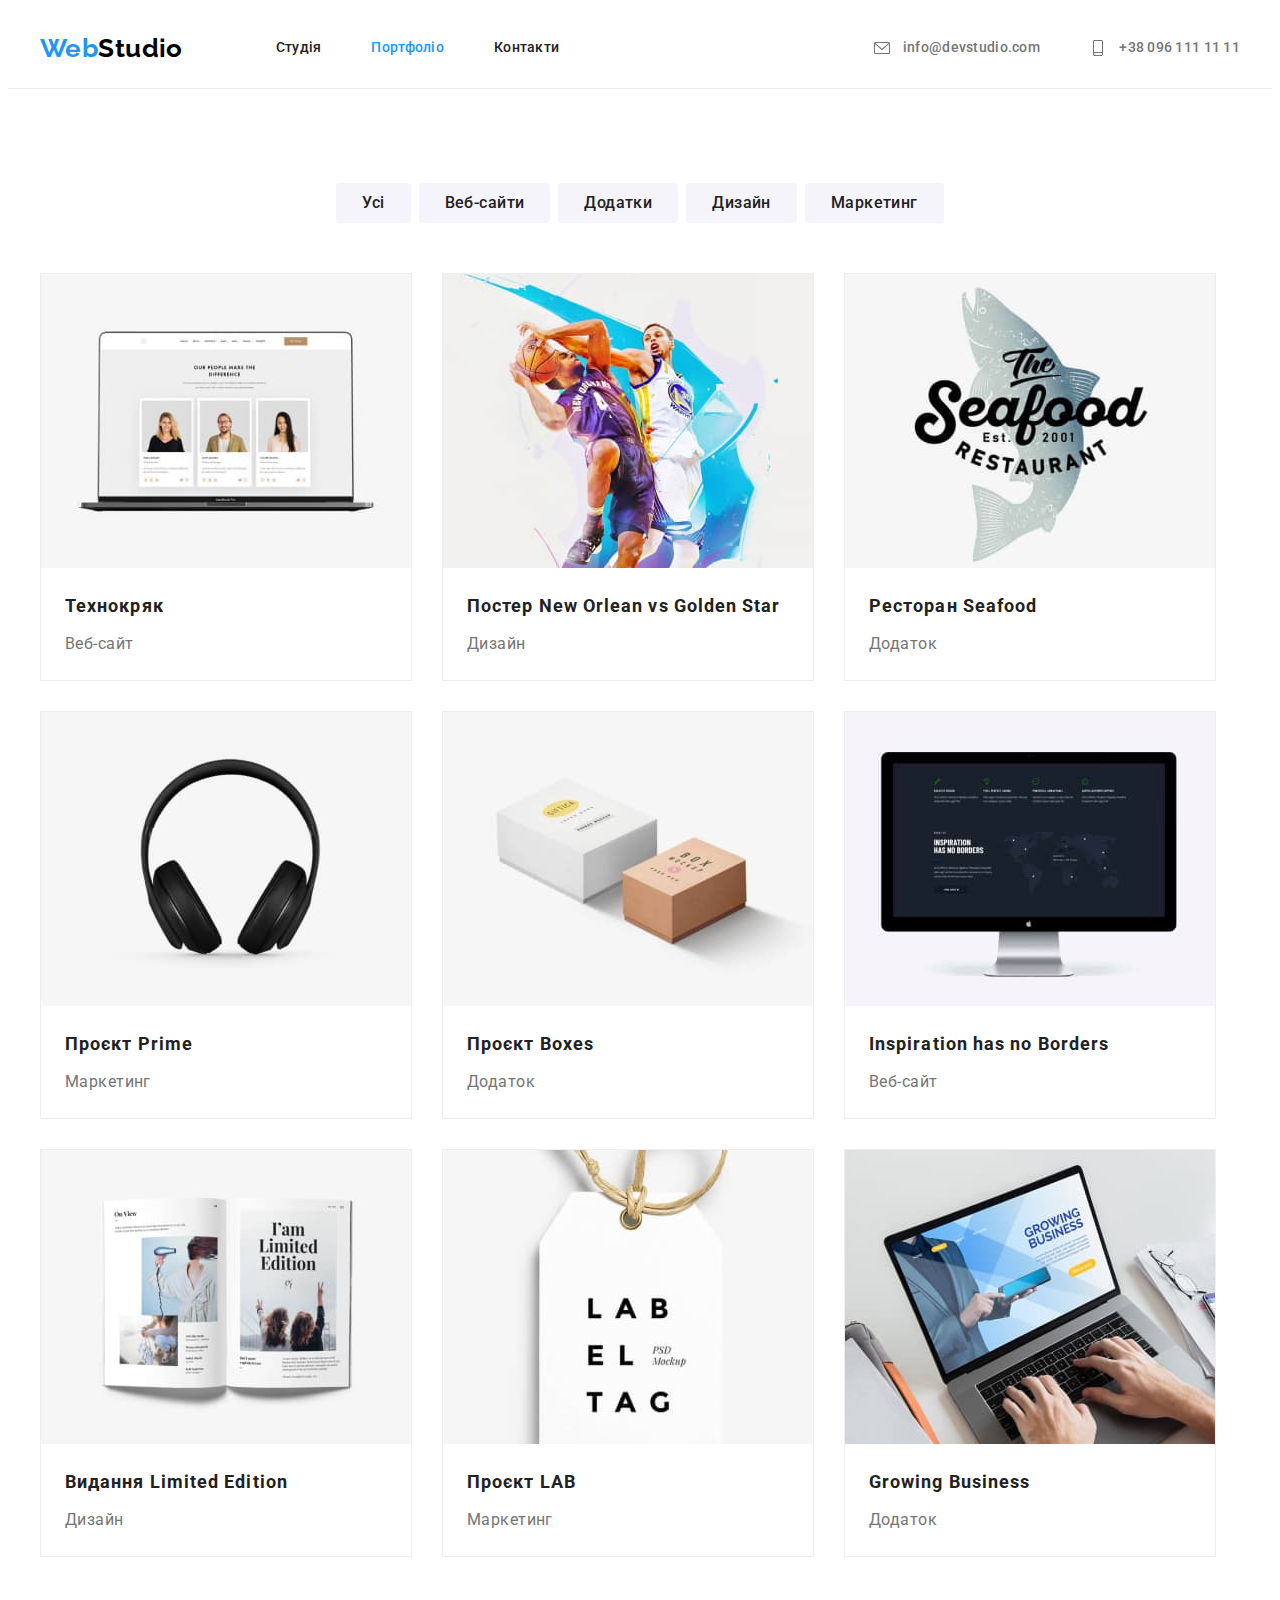
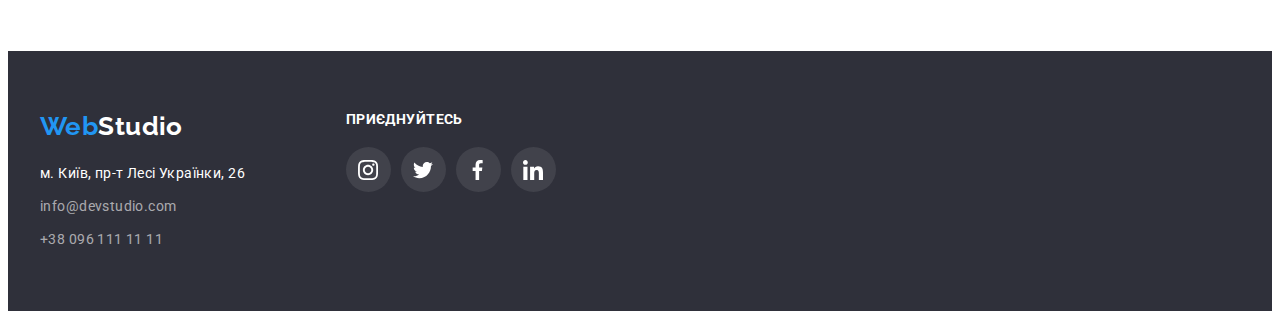
==== portfolio.html @ f0e2dd78 "Додає копію проекту" ====
<!DOCTYPE html>
<html lang="uk">
  <head>
    <meta charset="UTF-8" />
    <meta http-equiv="X-UA-Compatible" content="IE=edge" />
    <meta name="viewport" content="width=device-width, initial-scale=1.0" />
    <title>Портфоліо</title>

    <!-- Modern-Normalize-cdn -->
    <link
      rel="stylesheet"
      href="https://cdnjs.cloudflare.com/ajax/libs/modern-normalize/1.1.0/modern-normalize.min.css"
      integrity="sha512-wpPYUAdjBVSE4KJnH1VR1HeZfpl1ub8YT/NKx4PuQ5NmX2tKuGu6U/JRp5y+Y8XG2tV+wKQpNHVUX03MfMFn9Q=="
      crossorigin="anonymous"
      referrerpolicy="no-referrer"
    />

    <!-- Css -->
    <link rel="stylesheet" href="./css/styles.css" />

    <!-- Шрифти -->
    <link rel="preconnect" href="https://fonts.googleapis.com" />
    <link rel="preconnect" href="https://fonts.gstatic.com" crossorigin />
    <link href="https://fonts.googleapis.com/css2?family=Raleway:wght@700&family=Roboto:wght@400;500;700;900&display=swap" rel="stylesheet" />
  </head>

  <body>
    <!-- Header -->

    <header class="header">
      <div class="container header-wrapper">
        <a class="logo" href="./index.html"><span class="pre-color">Web</span>Studio</a>
        <nav class="nav">
          <ul class="list">
            <li class="item"><a class="link" href="./index.html">Студія</a></li>
            <li class="item"><a class="link current" href="./portfolio.html">Портфоліо</a></li>
            <li class="item"><a class="link" href="#">Контакти</a></li>
          </ul>
        </nav>
        <ul class="list contacts-list">
          <li class="item">
            <a class="link" href="mailto:info@devstudio.com">
              <svg class="icon">
                <use href="./images/icons.svg#envelope"></use>
              </svg>
              info@devstudio.com</a
            >
          </li>
          <li class="item">
            <a class="link" href="tel:+380961111111">
              <svg class="icon">
                <use href="./images/icons.svg#smartphone"></use>
              </svg>
              +38 096 111 11 11
            </a>
          </li>
        </ul>
      </div>
    </header>

    <!-- Main-content -->

    <main>
      <section class="section section-works">
        <div class="container">
          <h1 class="visually-hidden">Портфоліо</h1>

          <!-- tabs -->
          <ul class="list tabs-list">
            <li class="item tabs-item">
              <button class="btn btn-light" type="button">Усі</button>
            </li>

            <li class="item tabs-item">
              <button class="btn btn-light" type="button">Веб-сайти</button>
            </li>

            <li class="item tabs-item">
              <button class="btn btn-light" type="button">Додатки</button>
            </li>

            <li class="item tabs-item">
              <button class="btn btn-light" type="button">Дизайн</button>
            </li>

            <li class="item tabs-item">
              <button class="btn btn-light" type="button">Маркетинг</button>
            </li>
          </ul>

          <!-- Cards -->

          <ul class="list card-list">
            <li class="item cards-item">
              <img src="./images/portfolio-technohack.jpg" alt="Вебсайт Технокряк" width="370" />
              <div class="cards-item-description">
                <h2 class="title card-title">Технокряк</h2>
                <p class="description">Веб-сайт</p>
              </div>
            </li>

            <li class="item cards-item">
              <img src="./images/portfolio-poster-new-orlean.jpg" alt="Постер до гри Нового Орлеану проти Золотої Зірки" width="370" />
              <div class="cards-item-description">
                <h2 class="title card-title">Постер <span lang="en">New Orlean vs Golden Star</span></h2>
                <p class="description">Дизайн</p>
              </div>
            </li>

            <li class="item cards-item">
              <img src="./images/portfolio-seefood-restaurant.jpg" alt="Додаток до ресторану морської їжі" width="370" />
              <div class="cards-item-description">
                <h2 class="title card-title">Ресторан <span lang="en">Seafood</span></h2>
                <p class="description">Додаток</p>
              </div>
            </li>

            <li class="item cards-item">
              <img src="./images/portfolio-project-prime.jpg" alt="Проєкт Прайм" width="370" />
              <div class="cards-item-description">
                <h2 class="title card-title">Проєкт <span lang="en">Prime</span></h2>
                <p class="description">Маркетинг</p>
              </div>
            </li>

            <li class="item cards-item">
              <img src="./images/portfolio-add-boxes.jpg" alt="Проєкт Коробки" width="370" />
              <div class="cards-item-description">
                <h2 class="title card-title">Проєкт <span lang="en">Boxes</span></h2>
                <p class="description">Додаток</p>
              </div>
            </li>

            <li class="item cards-item">
              <img src="./images/portfolio-inspiration.jpg" alt="Проєкт Коробки" width="370" />
              <div class="cards-item-description">
                <h2 class="title card-title" lang="en">Inspiration has no Borders</h2>
                <p class="description">Веб-сайт</p>
              </div>
            </li>

            <li class="item cards-item">
              <img src="./images/portfolio-edition.jpg" alt="Проєкт Коробки" width="370" />
              <div class="cards-item-description">
                <h2 class="title card-title">Видання <span lang="en">Limited Edition</span></h2>
                <p class="description">Дизайн</p>
              </div>
            </li>

            <li class="item cards-item">
              <img src="./images/portfolio-lab.jpg" alt="Проєкт Коробки" width="370" />
              <div class="cards-item-description">
                <h2 class="title card-title">Проєкт <span lang="en">LAB</span></h2>
                <p class="description">Маркетинг</p>
              </div>
            </li>

            <li class="item cards-item">
              <img src="./images/portfolio-growing-business.jpg" alt="Проєкт Коробки" width="370" />
              <div class="cards-item-description">
                <h2 class="title card-title" lang="en">Growing Business</h2>
                <p class="description">Додаток</p>
              </div>
            </li>
          </ul>
        </div>
      </section>
    </main>

    <!-- Footer -->

    <footer class="footer">
      <div class="container">
        <ul class="list footer-list">
          <li class="item">
            <a href="./index.html" class="logo footer-logo"><span class="pre-color">Web</span>Studio</a>
            <address class="address">
              <ul class="list">
                <li class="item">
                  <a href="https://goo.gl/maps/XzQVGZPJ3VifKMzWA" class="link address-link">м. Київ, пр-т Лесі Українки, 26</a>
                </li>

                <li class="item">
                  <a href="mailto:info@devstudio.com" class="link">info@devstudio.com</a>
                </li>

                <li class="item">
                  <a href="tel:+380961111111" class="link">+38 096 111 11 11</a>
                </li>
              </ul>
            </address>
          </li>
          <li class="item">
            <h2 class="footer-title">Приєднуйтесь</h2>
            <ul class="list social-footer-list">
              <li class="item">
                <a href="#" class="link icon-link">
                  <svg class="social-icon footer-icon">
                    <use href="./images/icons.svg#instagram"></use>
                  </svg>
                </a>
              </li>
              <li class="item">
                <a href="#" class="link icon-link">
                  <svg class="social-icon footer-icon">
                    <use href="./images/icons.svg#twitter"></use>
                  </svg>
                </a>
              </li>
              <li class="item">
                <a href="#" class="link icon-link">
                  <svg class="social-icon footer-icon">
                    <use href="./images/icons.svg#facebook"></use>
                  </svg>
                </a>
              </li>
              <li class="item">
                <a href="#" class="link icon-link">
                  <svg class="social-icon footer-icon">
                    <use href="./images/icons.svg#linkedin"></use>
                  </svg>
                </a>
              </li>
            </ul>
          </li>
        </ul>
      </div>
    </footer>
  </body>
</html>
---- css/styles.css ----
:root {
    --primary-text-color: #757575;
    --title-text-color: #212121;
    --accent-color: #2196F3;
    --dark-color: #000000;
    --btn-color-active: #188CE8;
    --bg-dark: #2F303A;
    --bg-secondary: #F5F4FA;
    --text-white: #ffffff;
    --text-footer: rgba(255, 255, 255, 0.6);
    --icon-footer-background: rgba(225, 225, 225, 0.1);
    --social-primary-color: #AFB1B8;

    --border-light: #ECECEC;
    --border-card: #eeeeee;

    --img-overlay: rgba(47, 48, 58, 0.4);
    --img-background: #c4c4c4;

    --padding-section: 94px;
}

h1,
h2,
h3,
h4,
h5,
h6,
p,
ul {
    margin: 0;
    padding: 0;
}

body {
    font-family: 'Roboto', 'Raleway', sans-serif;
    font-size: 14px;
    color: var(--primary-text-color);
    letter-spacing: 0.03em;
}

.container {
    max-width: 1200px;
    margin: 0 auto;
    padding-left: 15px;
    padding-right: 15px;
}

.link.current {
    color: var(--accent-color);
}

/* Списки */

.list {
    list-style-type: none;
}

/* Лінки */
.link {
    color: inherit;
    text-decoration: none;
}

/* Сховані заголовки */

.visually-hidden {
    position: absolute;
    white-space: nowrap;
    width: 1px;
    height: 1px;
    overflow: hidden;
    border: 0;
    padding: 0;
    clip: rect(0 0 0 0);
    clip-path: inset(50%);
    margin: -1px;
}

/* Button */

.btn {
    font-family: inherit;
    font-size: 16px;
    color: var(--text-white);
    background-color: var(--accent-color);
    border: 1px solid transparent;
    border-radius: 4px;
}

.btn:hover {
    background-color: var(--btn-color-active);
    cursor: pointer;
}

/* images */

img {
    display: block;
    max-width: 100%;
    height: auto;
}

/* Icons */

.icon {
    margin-right: 10px;
    vertical-align: middle;
    width: 16px;
    height: 16px;
    fill: currentColor;
}

/* Header */

.header {
    border-bottom: 1px solid var(--border-light);
}

.header .container {
    display: flex;
    align-items: center;
}

.logo {
    margin-right: 93px;
    font-family: 'Raleway';
    color: var(--dark-color);
    font-size: 26px;   
    font-weight: 700;
    line-height: 1.2;
    text-decoration: none;
}

.pre-color {
    color: var(--accent-color);
}

.header .list {
    display: flex;
    letter-spacing: 0.02em;
    line-height: 1.14;
}

.nav {
    font-weight: 500;
    color: var(--title-text-color);
}

.contacts-list {
    margin-left: auto;
    font-weight: 500;
}

.header .item:not(:last-child) {
    margin-right: 50px;
}

.header .link {
    display: block;
    padding-top: 32px;
    padding-bottom: 32px;
}

.header .link:hover,
.header .link:focus {
    color: var(--accent-color);
}

/* Studio page */
/* Hero */

.hero {
    max-width: 1600px;
    margin: 0 auto;
    padding: 200px 0;
    background-color: var(--img-background);
    background-image: linear-gradient(var(--img-overlay), var(--img-overlay)), url(../images/hero-img.jpeg);
    background-size: cover;
    background-position: center;
    background-repeat: no-repeat;
}

.container-hero {
    margin: 0 auto;
    max-width: 700px;
    padding: 0 15px;
    text-align: center;
}

.hero-title {
    margin-bottom: 30px;
    font-size: 44px;
    font-weight: 900;
    line-height: 1.4;
    letter-spacing: 0.06em;
    text-transform: uppercase;
    color: var(--text-white);
}

.btn-primary {
    min-width: 216px;
    font-weight: 700;
    line-height: 1.9;
    letter-spacing: 0.06em;
    padding: 10px 32px;
}

/* Benefits */

.benefits {
    padding: var(--padding-section) 0;
}

.benefits-list {
    display: flex;
}

.benefits-list > .item {
    max-width: 270px;
}

.benefits-list > .item:not(:last-child) {
    margin-right: 30px;
}

.benefits-item .title {
    margin-bottom: 10px;
    font-size: inherit;
    text-transform: uppercase;
}

.thumb {
    margin-bottom: 30px;
    padding-top: 25px;
    padding-bottom: 25px;
    text-align: center;
    background-color: var(--bg-secondary);
    border-radius: 4px;
}

.icon-benefits {
    width: 70px;
    height: 70px;
}

.title {
    line-height: 1.16;
    color: var(--title-text-color);
}

.text {
    line-height: 2;
}

/* What we do */

.what-we-do {
    padding: 0 0 var(--padding-section) 0;
}

.what-we-do .list {
    display: flex;
}

.what-we-do .item {
    max-width: 370px;
}

.what-we-do .item:not(:last-child) {
    margin-right: 30px;
}

.section-title {
    margin-bottom: 50px;
    font-size: 36px;
    text-align: center;
}

/* Our team */

.section-team {
    padding: var(--padding-section) 0;
    background-color: var(--bg-secondary);
}

.team-list {
    display: flex;
}

.team-list > .item {
    max-width: 270px;
    overflow: hidden;
    background-color: var(--text-white);
    box-shadow: 0px 1px 3px rgba(0, 0, 0, 0.12), 
                0px 1px 1px rgba(0, 0, 0, 0.14), 
                0px 2px 1px rgba(0, 0, 0, 0.2);
    border-radius: 0px 0px 4px 4px;
}

.team-list > .item:not(:last-child) {
    margin-right: 30px;
}

.team-title {
    margin-bottom: 10px;
    font-size: 16px;
    font-weight: 500;
}

.item-description {
    padding: 30px 32px;
    text-align: center;
}

.description {
    font-size: 16px;
    margin-bottom: 16px;
}

.social-list {
    display: flex;
    justify-content: center;
    gap: 10px;
    flex-wrap: wrap;
}

.icon-link {
    display: flex;
    justify-content: center;
    align-items: center; 
    fill: var(--social-primary-color);
}

.section-team .icon-link {
    width: 44px;
    height: 44px;
}

.team-list .icon-link:hover,
.team-list .icon-link:focus {
    background-color: var(--accent-color);
    border-radius: 50%;
}

.social-icon {
    width: 20px;
    height: 20px;
}

.team-list .icon-link:hover .social-icon,
.team-list .icon-link:focus .social-icon {
    fill: var(--text-white);
}

/* Regular customers */

.section-customers {
    padding-top: var(--padding-section);
    padding-bottom: var(--padding-section);
}

.section-customers .icon-link {
    width: 170px;
    height: 92px;
}

.section-customers .icon-link:hover .customers-icon,
.section-customers .icon-link:focus .customers-icon {
    fill: var(--accent-color);
}

.section-customers .icon-link:hover,
.section-customers .icon-link:focus {
    border-color: var(--accent-color);
}

.customers-list {
    display: flex;
}

.customers-list .item:not(:last-child) {
    margin-right: 30px;
}

.customers-list .link {
    border: 1px solid var(--social-primary-color);
    border-radius: 4px;
}

.customers-icon {
    width: 106px;
    height: 45px;
}

.icon-sezed {
    width: 85px;
    height: 100%;
}

/* Portfolio page */

.section-works {
    padding: var(--padding-section) 0;
}

.tabs-list {
    display: flex;
    justify-content: center;
    margin-bottom: 50px;
}

.btn-light {
    font-weight: 500;
    line-height: 1.6;
    letter-spacing: inherit;
    color: var(--title-text-color);
    background-color: var(--bg-secondary);
    padding: 6px 25px;
}

.tabs-item:not(:last-child) {
    margin-right: 8px;
}

.btn-light:hover,
.btn-light:focus {
    color: var(--text-white);
    background-color: var(--accent-color);
    box-shadow: 0px 3px 1px rgba(0, 0, 0, 0.1), 
                0px 1px 2px rgba(0, 0, 0, 0.08), 
                0px 2px 2px rgba(0, 0, 0, 0.12);
}

.card-list {
    display: flex;
    flex-wrap: wrap;
}

.card-title {
    margin-bottom: 4px;
    font-size: 18px;
    line-height: 2;
    letter-spacing: 0.06em;
}

.cards-item {
    margin-right: 30px;
    margin-bottom: 30px;
    max-width: 370px;
    border: 1px solid var(--border-card);
}

.cards-item:hover,
.cards-item:focus {
    box-shadow: 0px 1px 1px rgba(0, 0, 0, 0.12),
                0px 4px 4px rgba(0, 0, 0, 0.06),
                1px 4px 6px rgba(0, 0, 0, 0.16);
}

.cards-item-description {
    padding: 20px 24px;
}

.cards-item:nth-child(3n) {
    margin-right: 0;
}

.cards-item:nth-last-child(-n + 3) {
    margin-bottom: 0;
}

.cards-item .description {
    line-height: 2;
}

.cards-item-description .description {
    margin-bottom: 0;
}


/* Footer */

.footer {
    padding: 60px 0;
    color: var(--text-footer);
    background-color: var(--bg-dark);
}

.footer-list {
    display: flex;
}

.footer-list > .item:not(:last-child) {
    margin-right: 70px;
}

.footer .logo {
    display: block;
    margin-bottom: 20px;
}

.address {
    line-height: 1.7;
    font-style: normal;
}

.address .item:not(:last-child) {
    margin-bottom: 9px;
}

.footer-logo,
.address-link {
    color: var(--text-white);
}

.footer .link:hover,
.footer .link:focus {
    color: var(--accent-color);
}

.footer-title {
    margin-bottom: 20px;
    font-size: 14px;
    font-weight: 700;
    line-height: 1.16;
    letter-spacing: 0.03em;
    text-transform: uppercase;
    color: var(--text-white);
}

.social-footer-list {
    display: flex;
    gap: 10px;
}

.social-footer-list .icon-link {
    width: 45px;
    height: 45px;
    background-color: var(--icon-footer-background);
    border-radius: 50%;
}

.social-footer-list .icon-link:hover,
.social-footer-list .icon-link:focus {
    background-color: var(--accent-color);
}

.footer-icon {
    fill: var(--text-white);
}
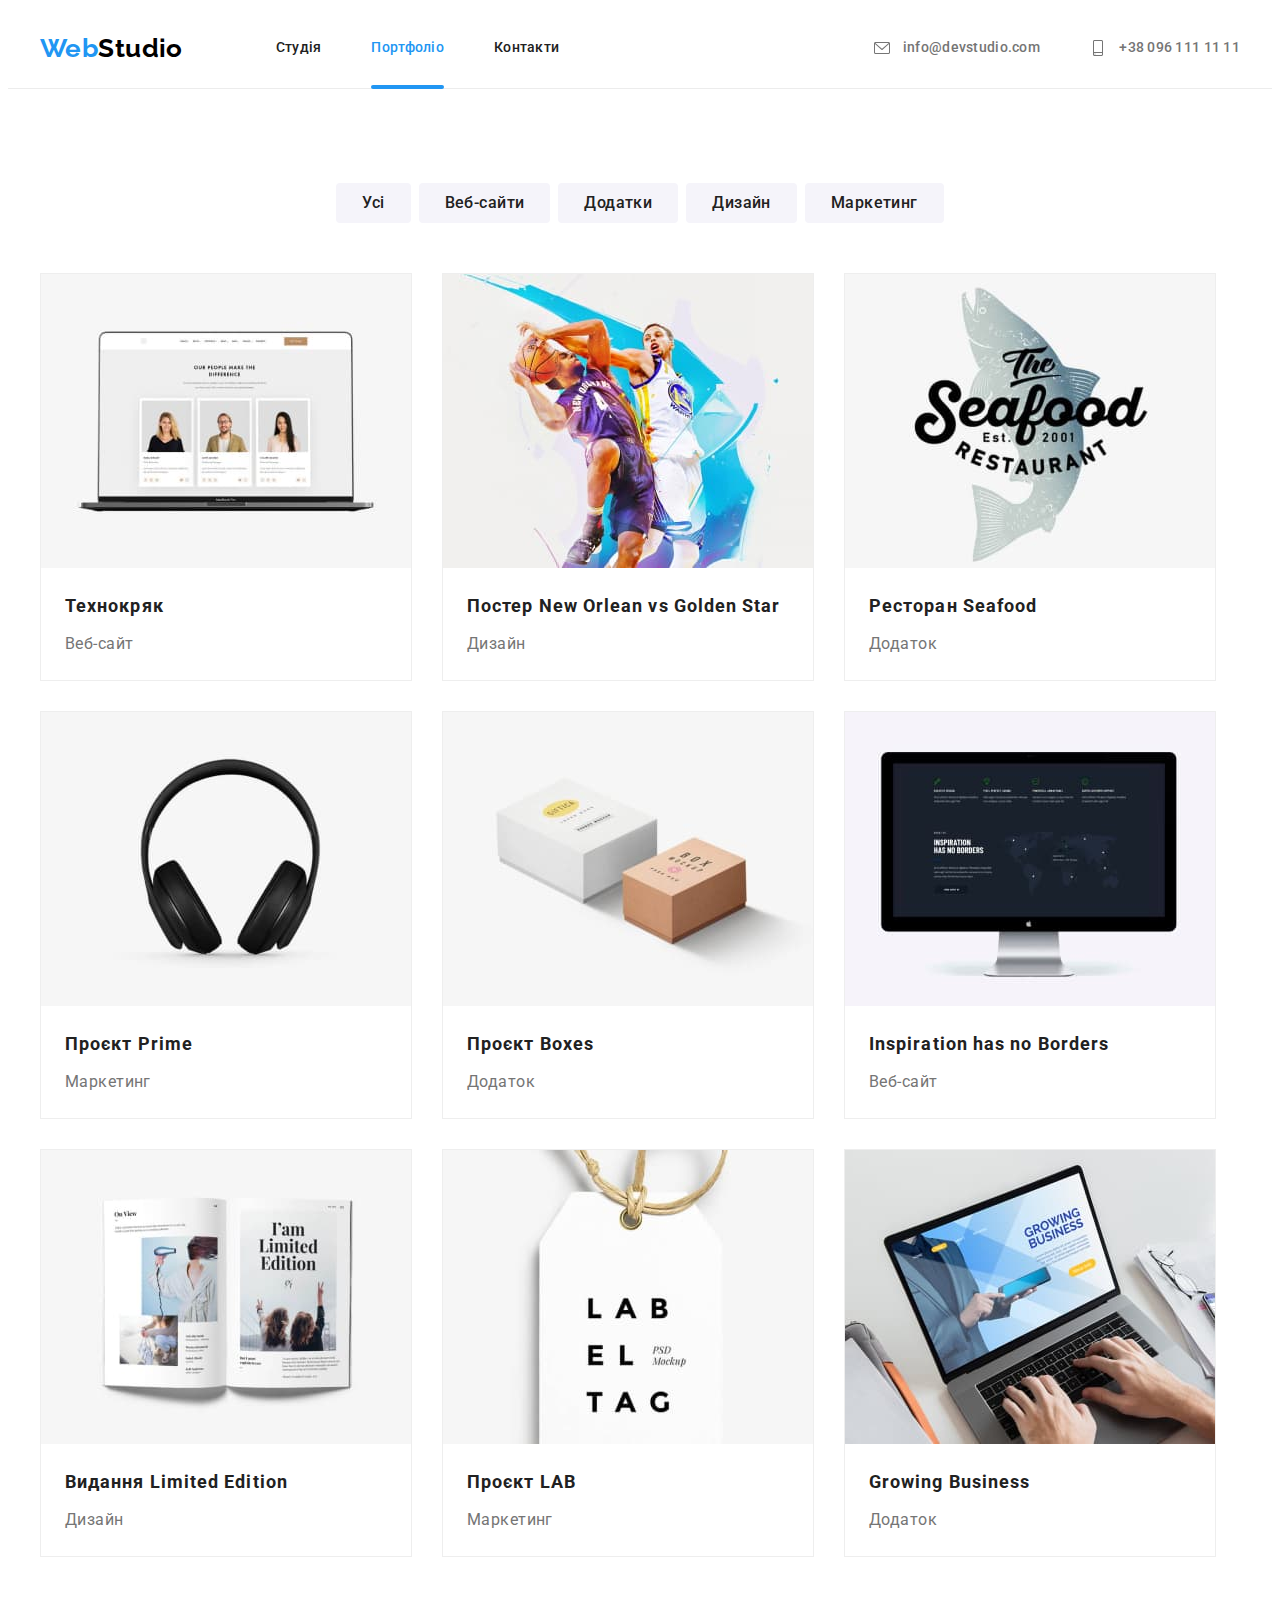
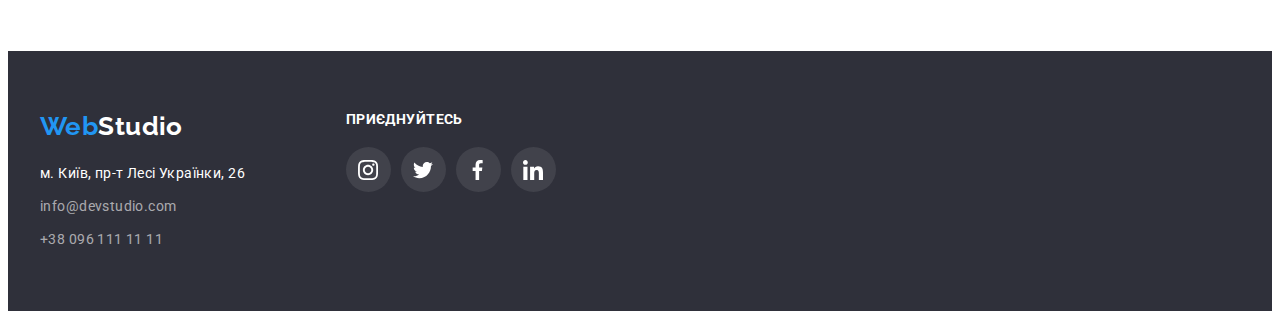
==== commit 4d5312e9: "додає ховер --animation" ====
--- a/portfolio.html
+++ b/portfolio.html
@@ -28,13 +28,13 @@
     <!-- Header -->
 
     <header class="header">
-      <div class="container header-wrapper">
+      <div class="container">
         <a class="logo" href="./index.html"><span class="pre-color">Web</span>Studio</a>
         <nav class="nav">
           <ul class="list">
-            <li class="item"><a class="link" href="./index.html">Студія</a></li>
-            <li class="item"><a class="link current" href="./portfolio.html">Портфоліо</a></li>
-            <li class="item"><a class="link" href="#">Контакти</a></li>
+            <li class="item"><a class="link nav-link-hover" href="./index.html">Студія</a></li>
+            <li class="item"><a class="link current nav-link-hover" href="./portfolio.html">Портфоліо</a></li>
+            <li class="item"><a class="link nav-link-hover" href="#">Контакти</a></li>
           </ul>
         </nav>
         <ul class="list contacts-list">
--- a/css/styles.css
+++ b/css/styles.css
@@ -3,6 +3,8 @@
     --title-text-color: #212121;
     --accent-color: #2196F3;
     --dark-color: #000000;
+    --backdrop-color: rgba(0, 0, 0, .2);
+    --icon-border: rgba(0, 0, 0, 0.1);
     --btn-color-active: #188CE8;
     --bg-dark: #2F303A;
     --bg-secondary: #F5F4FA;
@@ -15,9 +17,12 @@
     --border-card: #eeeeee;
 
     --img-overlay: rgba(47, 48, 58, 0.4);
+    --img-do-overlay: rgba(47, 48, 58, 0.8);
     --img-background: #c4c4c4;
 
     --padding-section: 94px;
+
+    --animation: cubic-bezier(0.4, 0, 0.2, 1);
 }
 
 h1,
@@ -46,10 +51,6 @@
     padding-right: 15px;
 }
 
-.link.current {
-    color: var(--accent-color);
-}
-
 /* Списки */
 
 .list {
@@ -60,6 +61,10 @@
 .link {
     color: inherit;
     text-decoration: none;
+
+    transition: color 250ms var(--animation),
+                background-color 250ms var(--animation),
+                border-color 250ms var(--animation);
 }
 
 /* Сховані заголовки */
@@ -86,11 +91,16 @@
     background-color: var(--accent-color);
     border: 1px solid transparent;
     border-radius: 4px;
-}
-
-.btn:hover {
+    cursor: pointer;
+
+    transition: color 250ms var(--animation),
+                background-color 250ms var(--animation),
+                box-shadow 250ms var(--animation);
+}
+
+.btn:hover,
+.btn:focus {
     background-color: var(--btn-color-active);
-    cursor: pointer;
 }
 
 /* images */
@@ -165,6 +175,40 @@
 .header .link:hover,
 .header .link:focus {
     color: var(--accent-color);
+}
+
+.nav-link-hover {
+    position: relative;
+}
+
+.nav-link-hover::after {
+    content: '';
+    position: absolute;
+    left: 0;
+    bottom: -1px;
+    height: 4px;
+    width: 100%;
+    background-color: var(--accent-color);
+    border-radius: 2px;
+
+    transform: scaleX(0);
+    transform-origin: left center;
+    transition: transform 250ms var(--animation);
+}
+
+.nav-link-hover:hover::after,
+.nav-link-hover:focus::after {
+    transform: scaleX(1);
+}
+
+.link.current {
+    color: var(--accent-color);
+    
+}
+
+.nav-link-hover.current::after {
+    transform: none;
+    transition: none;
 }
 
 /* Studio page */
@@ -206,6 +250,55 @@
     padding: 10px 32px;
 }
 
+/* Modal window */
+
+.backdrop {
+    position: fixed;
+    top: 0;
+    left: 0;
+    width: 100vw;
+    height: 100vh;
+    opacity: 1;
+    background-color: var(--backdrop-color);
+    transition: opacity 250ms var(--animation);
+}
+
+.is-hidden {
+    opacity: 0;
+    pointer-events: none;
+}
+
+.backdrop.is-hidden > .modal {
+    transform: translate(-50%, -50%) scale(0.5);
+}
+
+.modal {
+    position: absolute;
+    top: 50%;
+    left: 50%;
+    width: 528px;
+    height: 581px;
+    background-color: var(--text-white);
+    box-shadow: 0px 1px 3px rgba(0, 0, 0, 0.12),
+                0px 1px 1px rgba(0, 0, 0, 0.14),
+                0px 2px 1px rgba(0, 0, 0, 0.2);
+    border-radius: 4px;
+
+    transform: translate(-50%, -50%) scale(1);
+    transition: transform 250ms var(--animation);
+}
+
+.icon-close {
+    position: absolute;
+    top: 8px;
+    right: 8px;
+    cursor: pointer;
+    width: 30px;
+    height: 30px;
+    border: 1px solid var(--icon-border);
+    border-radius: 50%;
+}
+
 /* Benefits */
 
 .benefits {
@@ -259,22 +352,37 @@
     padding: 0 0 var(--padding-section) 0;
 }
 
-.what-we-do .list {
-    display: flex;
-}
-
-.what-we-do .item {
-    max-width: 370px;
-}
-
-.what-we-do .item:not(:last-child) {
-    margin-right: 30px;
-}
-
 .section-title {
     margin-bottom: 50px;
     font-size: 36px;
     text-align: center;
+}
+
+.what-we-do .list {
+    display: flex;
+}
+
+.what-we-do .item {
+    max-width: 370px;
+}
+
+.what-we-do .item:not(:last-child) {
+    margin-right: 30px;
+}
+
+.what-we-do .wrapper {
+    position: relative;
+}
+
+.what-we-do .footer-title {
+    position: absolute;
+    left: 0;
+    bottom: 0;
+    width: 100%;
+    margin: 0;
+    padding: 27px 0;
+    text-align: center;
+    background-color: var(--img-do-overlay);
 }
 
 /* Our team */
@@ -332,20 +440,24 @@
     fill: var(--social-primary-color);
 }
 
-.section-team .icon-link {
+.team-list .icon-link {
     width: 44px;
     height: 44px;
+    border-radius: 50%;
+    background-color: transparent;
 }
 
 .team-list .icon-link:hover,
 .team-list .icon-link:focus {
     background-color: var(--accent-color);
-    border-radius: 50%;
 }
 
 .social-icon {
     width: 20px;
     height: 20px;
+    fill: inherit;
+
+    transition: fill 250ms var(--animation);
 }
 
 .team-list .icon-link:hover .social-icon,
@@ -360,42 +472,39 @@
     padding-bottom: var(--padding-section);
 }
 
+.customers-list {
+    display: flex;
+}
+
+.customers-list .item:not(:last-child) {
+    margin-right: 30px;
+}
+
 .section-customers .icon-link {
     width: 170px;
     height: 92px;
 }
 
+.customers-icon {
+    width: 106px;
+    height: 45px;
+
+    transition: fill 250ms var(--animation);
+}
+
 .section-customers .icon-link:hover .customers-icon,
 .section-customers .icon-link:focus .customers-icon {
     fill: var(--accent-color);
 }
 
+.section-customers .icon-link {
+    border: 1px solid var(--social-primary-color);
+    border-radius: 4px;
+}
+
 .section-customers .icon-link:hover,
 .section-customers .icon-link:focus {
     border-color: var(--accent-color);
-}
-
-.customers-list {
-    display: flex;
-}
-
-.customers-list .item:not(:last-child) {
-    margin-right: 30px;
-}
-
-.customers-list .link {
-    border: 1px solid var(--social-primary-color);
-    border-radius: 4px;
-}
-
-.customers-icon {
-    width: 106px;
-    height: 45px;
-}
-
-.icon-sezed {
-    width: 85px;
-    height: 100%;
 }
 
 /* Portfolio page */
@@ -449,6 +558,8 @@
     margin-bottom: 30px;
     max-width: 370px;
     border: 1px solid var(--border-card);
+
+    transition: box-shadow 250ms var(--animation);
 }
 
 .cards-item:hover,
